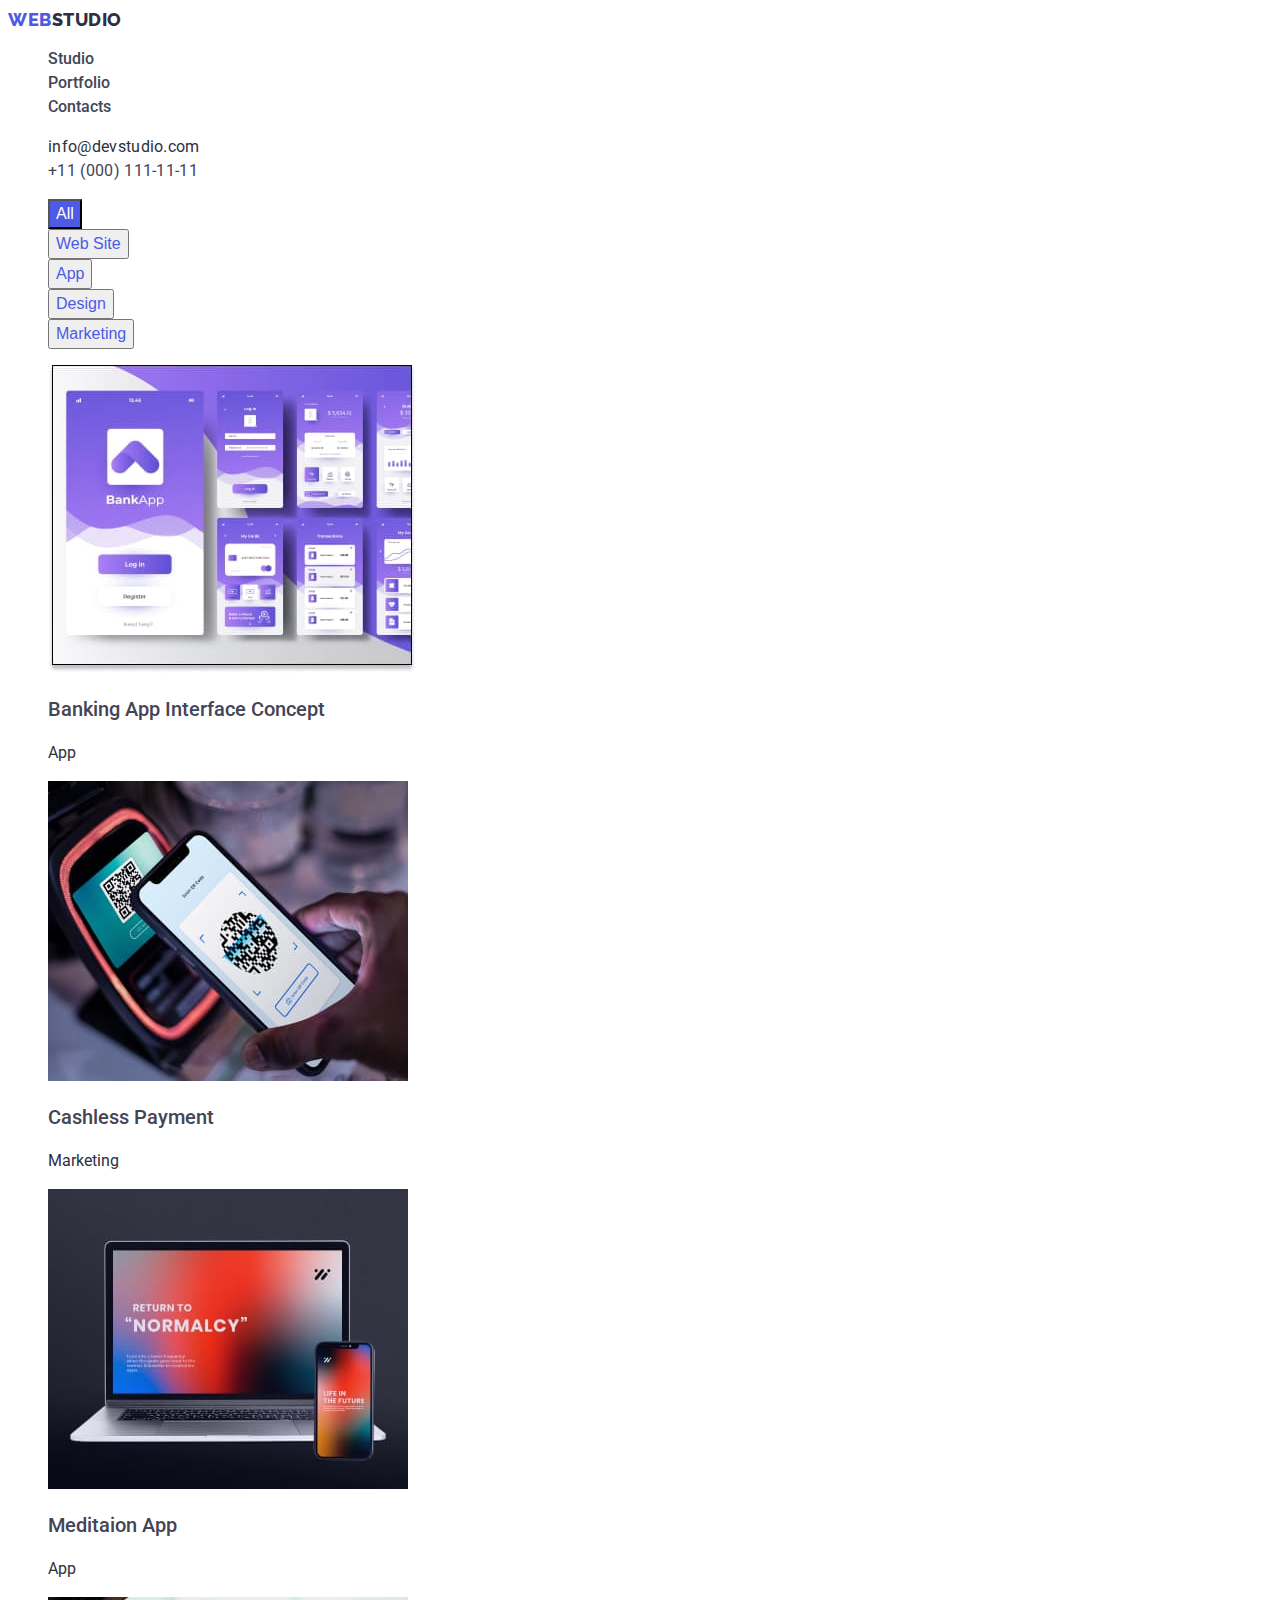
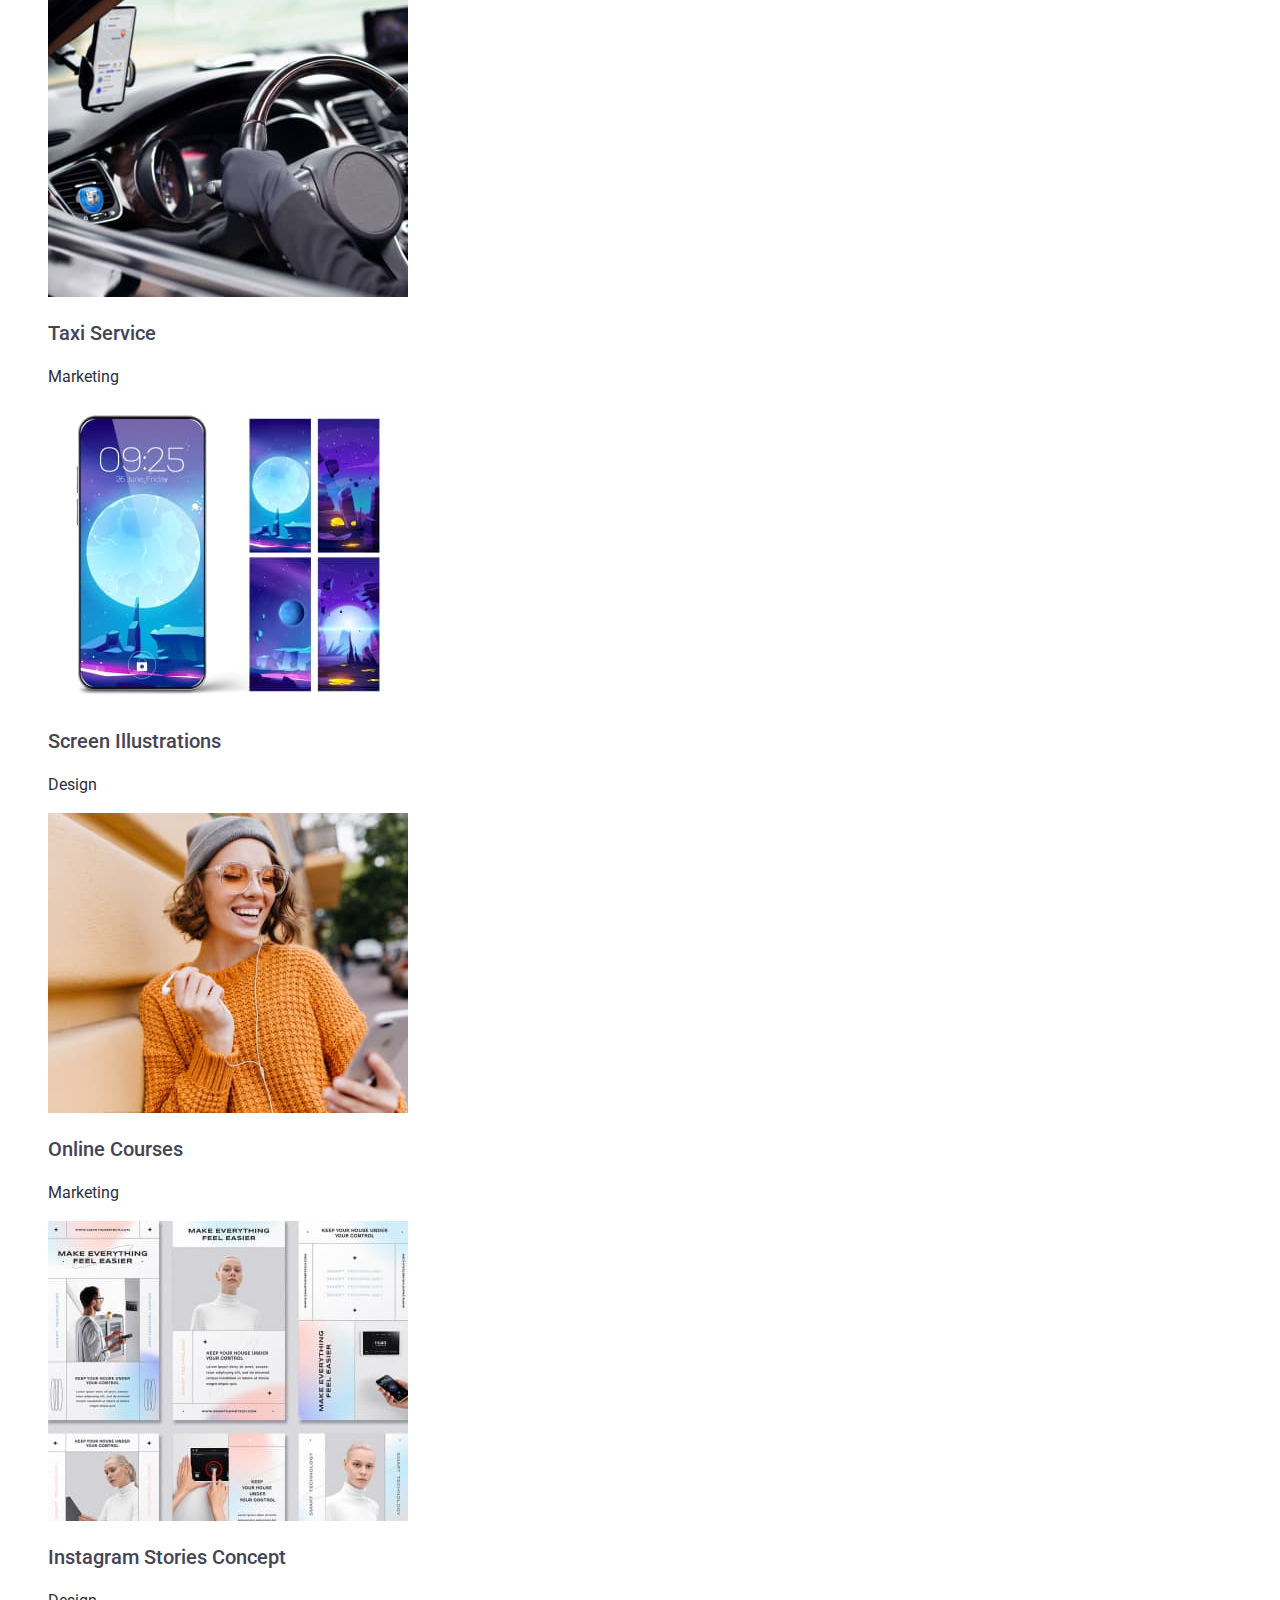
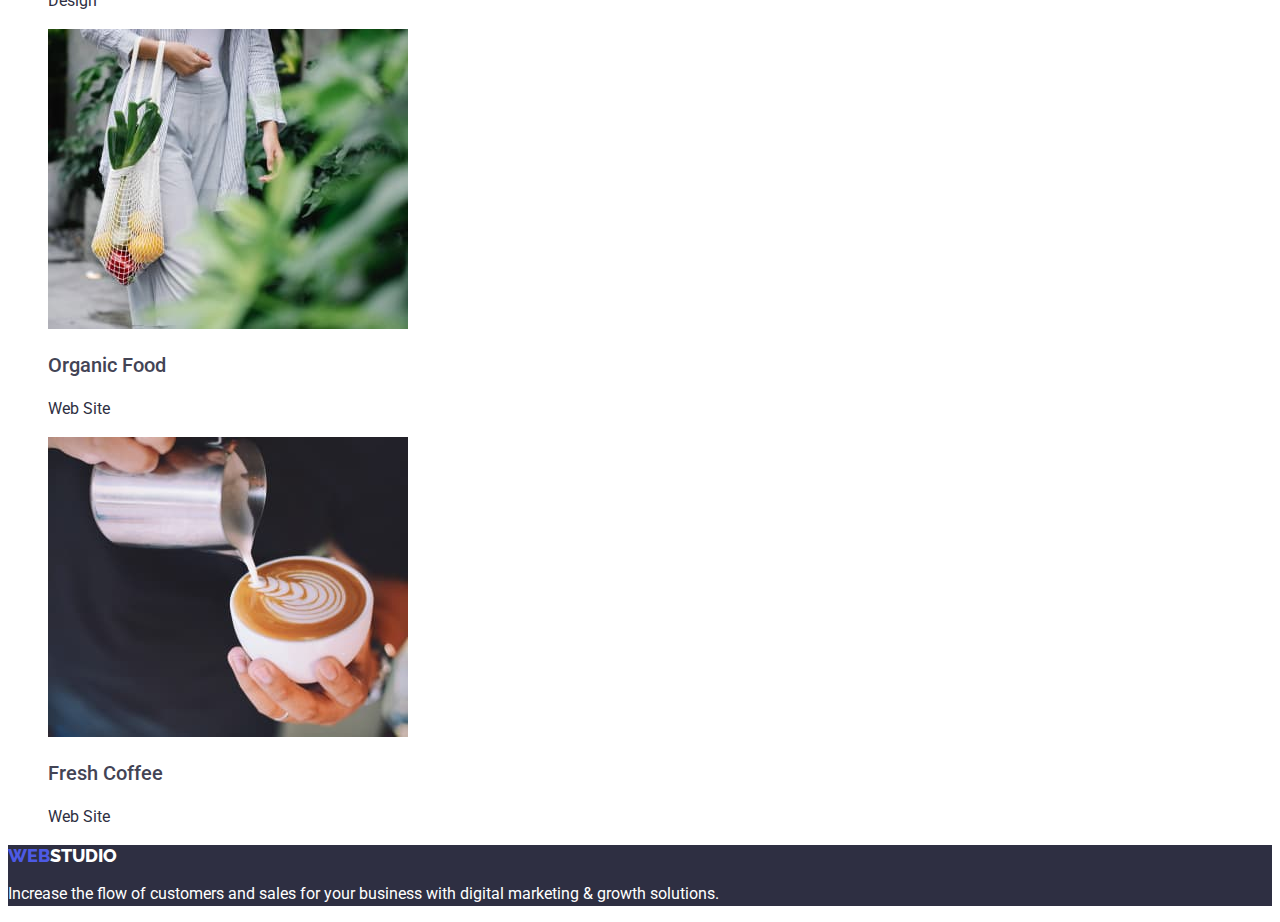
==== portfolio.html @ 8fcc8de2 "Initial commit" ====
<!DOCTYPE html>
<html lang="en">
  <head>
    <meta charset="UTF-8" />
    <meta http-equiv="X-UA-Compatible" content="IE=edge" />
    <meta name="viewport" content="width=device-width, initial-scale=1.0" />
    <title>portfolio</title>
    <link rel="preconnect" href="https://fonts.googleapis.com" />
    <link rel="preconnect" href="https://fonts.gstatic.com" crossorigin />
    <link rel="preconnect" href="https://fonts.googleapis.com" />
    <link rel="preconnect" href="https://fonts.gstatic.com" crossorigin />
    <link
      href="https://fonts.googleapis.com/css2?family=Montserrat:wght@400;700&family=Open+Sans:ital@1&family=Raleway:wght@800&family=Roboto:wght@400;500;700&display=swap"
      rel="stylesheet"
    />
    <link rel="stylesheet" href="./css/styles.css" />
  </head>
  <body>
    <header>
      <nav class="header-navigation-sec">
        <a href="./index.html" class="logovier link"
          >Web<span class="second-logovier link">Studio</span>
        </a>
        <ul class="header-list list2">
          <li class="header-item2">
            <a href="" class="header-link2 link">Studio</a>
          </li>
          <li class="header-item2">
            <a href="" class="header-link2 link">Portfolio</a>
          </li>
          <li class="header-item2">
            <a href="" class="header-link2 link">Contacts</a>
          </li>
        </ul>
      </nav>
      <address style="font-style: normal">
        <ul class="header-list list2">
          <li>
            <a href="mailto:info@devstudio.com" class="header-emaill link"
              >info@devstudio.com</a
            >
          </li>
          <li>
            <a href="tel:+110001111111" class="header-tell link"
              >+11 (000) 111-11-11</a
            >
          </li>
        </ul>
      </address>
    </header>
    <main>
      <!-- menu Nav-->
      <section class="portfolio-menu-Nav-2">
        <ul class="portfolio-navigation list2">
          <li>
            <button type="button" class="portfolio-menu-list">All</button>
          </li>
          <li>
            <button type="button" class="portfolio-menu-list2">Web Site</button>
          </li>
          <li>
            <button type="button" class="portfolio-menu-list2">App</button>
          </li>
          <li>
            <button type="button" class="portfolio-menu-list2">Design</button>
          </li>
          <li>
            <button type="button" class="portfolio-menu-list2">
              Marketing
            </button>
          </li>
        </ul>
      </section>
      <!--/ menu Nav -->

      <!--  Project -->
      <section class="Project">
        <ul class="Project--list2">
          <li class="Project-list2">
            <img src="./images/about-img-8.jpg.jpg" alt="" />
            <h3 class="Project-title">Banking App Interface Concept</h3>
            <p class="Project-text">App</p>
          </li>
          <li class="Project-list2">
            <img src="./images/about-img-9.jpg.jpg" alt="" />
            <h3 class="Project-title">Cashless Payment</h3>
            <p class="Project-text">Marketing</p>
          </li>
          <li class="Project-list2">
            <img src="./images/about-img-10.jpg.jpg" alt="" />
            <h3 class="Project-title">Meditaion App</h3>
            <p class="Project-text">App</p>
          </li>
          <li class="Project-list2">
            <img src="./images/about-img-11.jpg.jpg" alt="" />
            <h3 class="Project-title">Taxi Service</h3>
            <p class="Project-text">Marketing</p>
          </li>
          <li class="Project-list2">
            <img src="./images/about-img-12.jpg.jpg" alt="" />
            <h3 class="Project-title">Screen Illustrations</h3>
            <p class="Project-text">Design</p>
          </li>
          <li class="Project-list2">
            <img src="./images/about-img-13.jpg.jpg" alt="" />
            <h3 class="Project-title">Online Courses</h3>
            <p class="Project-text">Marketing</p>
          </li>
          <li class="Project-list2">
            <img src="./images/about-img-14.jpg.jpg" alt="" />
            <h3 class="Project-title">Instagram Stories Concept</h3>
            <p class="Project-text">Design</p>
          </li>
          <li class="Project-list2">
            <img src="./images/about-img-15.jpg.jpg" alt="" />
            <h3 class="Project-title">Organic Food</h3>
            <p class="Project-text">Web Site</p>
          </li>
          <li class="Project-list2">
            <img src="./images/about-img-16.jpg.jpg" alt="" />
            <h3 class="Project-title">Fresh Coffee</h3>
            <p class="Project-text">Web Site</p>
          </li>
        </ul>
      </section>
      <!--/ Project -->
      <!-- <Logo and Text -->
      <footer class="Logo">
        <a href="./index.html" class="Logo-link"
          >Web<span class="second-Logo link">Studio</span>
        </a>
        <p class="Text">
          Increase the flow of customers and sales for your business with
          digital marketing & growth solutions.
        </p>
        <!-- /Logo and Text -->
      </footer>
    </main>
  </body>
</html>
---- css/styles.css ----
/* @font-face {
  font-family: "Open Sans";
  src: url(../fonts/OpenSans-Regular.ttf);
}
@font-face {
  font-family: "Open Sans Bold";
  src: url(../fonts/OpenSans-Bold.ttf); */
.element.style {
  font-style: normal;
}
body {
  font-family: "Roboto", "Helvetica Neue", "Verdana", "Tahoma", sans-serif;
}
:root {
  --main-title-color: #ffffff;
  --main-title-color2: #434455;
  --main-title-color3: #4d5ae5;
  --main-title-color4: #2e2f42;
  --main-title-color5: #404bbf;
}
.list {
  list-style: none;
}
.link {
  text-decoration: none;
}
/* Header */
.header-address {
  font-style: normal;
}
.header {
}
.header-navigation {
}
.link {
  text-decoration: none;
}
.logo {
  font-family: "Raleway";

  font-weight: 800;
  font-size: 18px;
  line-height: 1.3;
  letter-spacing: 0.03em;
  text-transform: uppercase;

  color: var(--main-title-color3);
}
.second-logo {
  color: var(--main-title-color4);
}

.header-list {
}
.header-item {
}
.header-link {
  font-weight: 500;
  font-size: 16px;
  line-height: 1.5;
  letter-spacing: 0.02em;
  color: var(--main-title-color4);
}
.header-link:hover,
.header-link:focus {
  color: var(--main-title-color3);
}

.header-email {
  font-size: 16px;
  line-height: 1.5;

  letter-spacing: 0.02em;
  color: var(--main-title-color2);
}
.header-tel {
  font-size: 16px;
  line-height: 1.5;

  letter-spacing: 0.02em;

  color: var(--main-title-color2);
}
.header-email:hover,
.header-tel:hover,
.header-email:focus,
.header-tel:focus {
  color: var(--main-title-color3);
}
/* Header */
/* hero*/
.hero {
  background-color: var(--main-title-color4);
}
.hero-efectiv-sol {
  font-size: 56px;
  line-height: 1.2;
  text-align: center;
  letter-spacing: 0.02em;
  color: var(--main-title-color);
}
.hero-btn {
  font-family: "Roboto";
  font-weight: 500;
  font-size: 16px;
  line-height: 1.5;

  align-items: center;
  letter-spacing: 0.04em;
  color: var(--main-title-color);
  background: var(--main-title-color3);
  box-shadow: 0px 4px 4px rgba(0, 0, 0, 0.15);
  border-radius: 4px;
}
.hero-btn:focus,
.hero-btn:hover {
  color: var(--main-title-color5);
}
/* section about */
.about {
  list-style: none;
}
.about-hidden {
}
.about-list {
}
.about-item {
}
.about-title {
  font-weight: 500;
  font-size: 20px;
  line-height: 1.2;
  letter-spacing: 0.02em;
  color: var(--main-title-color4);
}
.about-text {
  font-size: 16px;
  line-height: 1.5;
  letter-spacing: 0.02em;
  color: var(--main-title-color2);
}
/*section about*/
/* section doing */
.section-doing {
}
.section-doing-doing {
  text-align: center;
  font-size: 36px;
  line-height: 1.1;
  letter-spacing: 0.02em;
  color: var(--main-title-color4);
  text-transform: capitalize;
}

/* section doing */

/* section Our team */
.Our-team {
}
.our-team-background {
  text-align: center;
  background-color: var(--main-title-color);
  background: var(--main-title-color);
  box-shadow: 0px 1px 6px rgba(46, 47, 66, 0.08),
    0px 1px 1px rgba(46, 47, 66, 0.16), 0px 2px 1px rgba(46, 47, 66, 0.08);
  border-radius: 0px 0px 4px 4px;
}
.our-tam-team {
  text-align: center;
  font-size: 36px;
  line-height: 1.1;
  letter-spacing: 0.02em;
  text-transform: capitalize;

  color: var(--main-title-color4);
}
.our-team-name-sec {
  font-weight: 500;
  font-size: 20px;
  line-height: 1.2;
  letter-spacing: 0.02em;
  color: var(--main-title-color4);
}
.our-team-name-third {
  font-weight: 500;
  font-size: 20px;
  line-height: 1.2;
  letter-spacing: 0.02em;
  color: var(--main-title-color4);
}
.our-team-name-vier {
  font-weight: 500;
  font-size: 20px;
  line-height: 1.2;
  letter-spacing: 0.02em;
  color: var(--main-title-color4);
}

.our-team-name-first {
  font-weight: 500;
  font-size: 20px;
  line-height: 1.2;
  color: var(--main-title-color4);
}
.our-team-job {
  font-size: 16px;
  line-height: 1.5;
  letter-spacing: 0.02em;

  color: var(--main-title-color2);
}
/* sectoin Our team */

/* section last */
.section-last {
  background-color: var(--main-title-color4);
}

.section-last-last {
  font-size: 16px;
  line-height: 1.5;

  letter-spacing: 0.02em;

  color: var(--main-title-color);
}
.logoSec {
  font-weight: 800;
  font-size: 18px;
  line-height: 1.17;
  letter-spacing: 0.03em;
  text-transform: uppercase;
  color: var(--main-title-color3);
}

.link {
  text-decoration: none;
}
.second-logoSecc {
  color: var(--main-title-color);
}
/* section last */

/* 2 етап */
.element.style {
  font-style: normal;
}

.link2 {
  text-decoration: none;
}
.list2 {
  list-style: none;
}

/* Header */
.logovier {
  font-family: "Raleway";
  font-weight: 800;
  font-size: 18px;
  line-height: 1.3;
  letter-spacing: 0.03em;
  text-transform: uppercase;
  list-style: none;
  text-decoration: none;
  font-style: normal;

  color: var(--main-title-color3);
}
.header-address {
  font-style: normal;
}
.second-logovier {
  color: var(--main-title-color4);
}

.header-navigationsec {
}

.header-item2 {
}
.header-link2 {
  font-style: normal;
  font-weight: 500;
  font-size: 16px;
  line-height: 1.5;
  color: var(--main-title-color2);
}
.header-link2:hover,
.header-link2:focus {
  color: var(--main-title-color3);
}

.header-emaill {
  font-size: 16px;
  line-height: 1.5;
  color: var(--main-title-color4);
  letter-spacing: 0.02em;
}
.header-emaill:hover,
.header-tell:hover,
.header-emaill:focus,
.header-tell:focus {
  color: var(--main-title-color5);
}
.header-tell {
  font-size: 16px;
  line-height: 1.5;

  letter-spacing: 0.02em;

  color: var(--main-title-color2);
}
.header-emaill:hover,
.header-emaill:focus,
.header-tell:hover,
.header-tell:focus {
  color: var(--main-title-color3);
}

/* Section menu Nav */
.portfolio-menu-Nav-2 {
}
.portfolio-navigation {
}

.portfolio-menu-list {
  font-style: normal;
  font-weight: 500;
  font-size: 16px;
  line-height: 1.5;
  background-color: var(--main-title-color3);
  color: var(--main-title-color);
}
.portfolio-menu-list2 {
  font-style: normal;
  font-weight: 500;
  font-size: 16px;
  line-height: 1.5;
  color: var(--main-title-color3);
}

/* Project */

.Project {
}
.Project-list2 {
  list-style: none;
}
.Project-title {
  font-weight: 500;
  font-size: 20px;
  line-height: 1.2;
  color: var(--main-title-color2);
}
.Project-text {
  font-weight: 400;
  font-size: 16px;
  line-height: 1.5;
  color: var(--main-title-color4);
}
/* /Project */

/* Logo and Text */

.Logo {
  background-color: var(--main-title-color4);
}
.Logo-link {
  font-family: "Raleway";
  font-style: normal;
  text-transform: uppercase;
  list-style: none;
  text-decoration: none;
  font-weight: 800;
  font-size: 18px;
  line-height: 1.17;
  color: var(--main-title-color3);
}
.second-Logo {
  color: var(--main-title-color);
}
.link {
}
.Text {
  font-style: normal;

  font-size: 16px;
  line-height: 1.5;
  color: var(--main-title-color);
}

/* /Logo and Text */
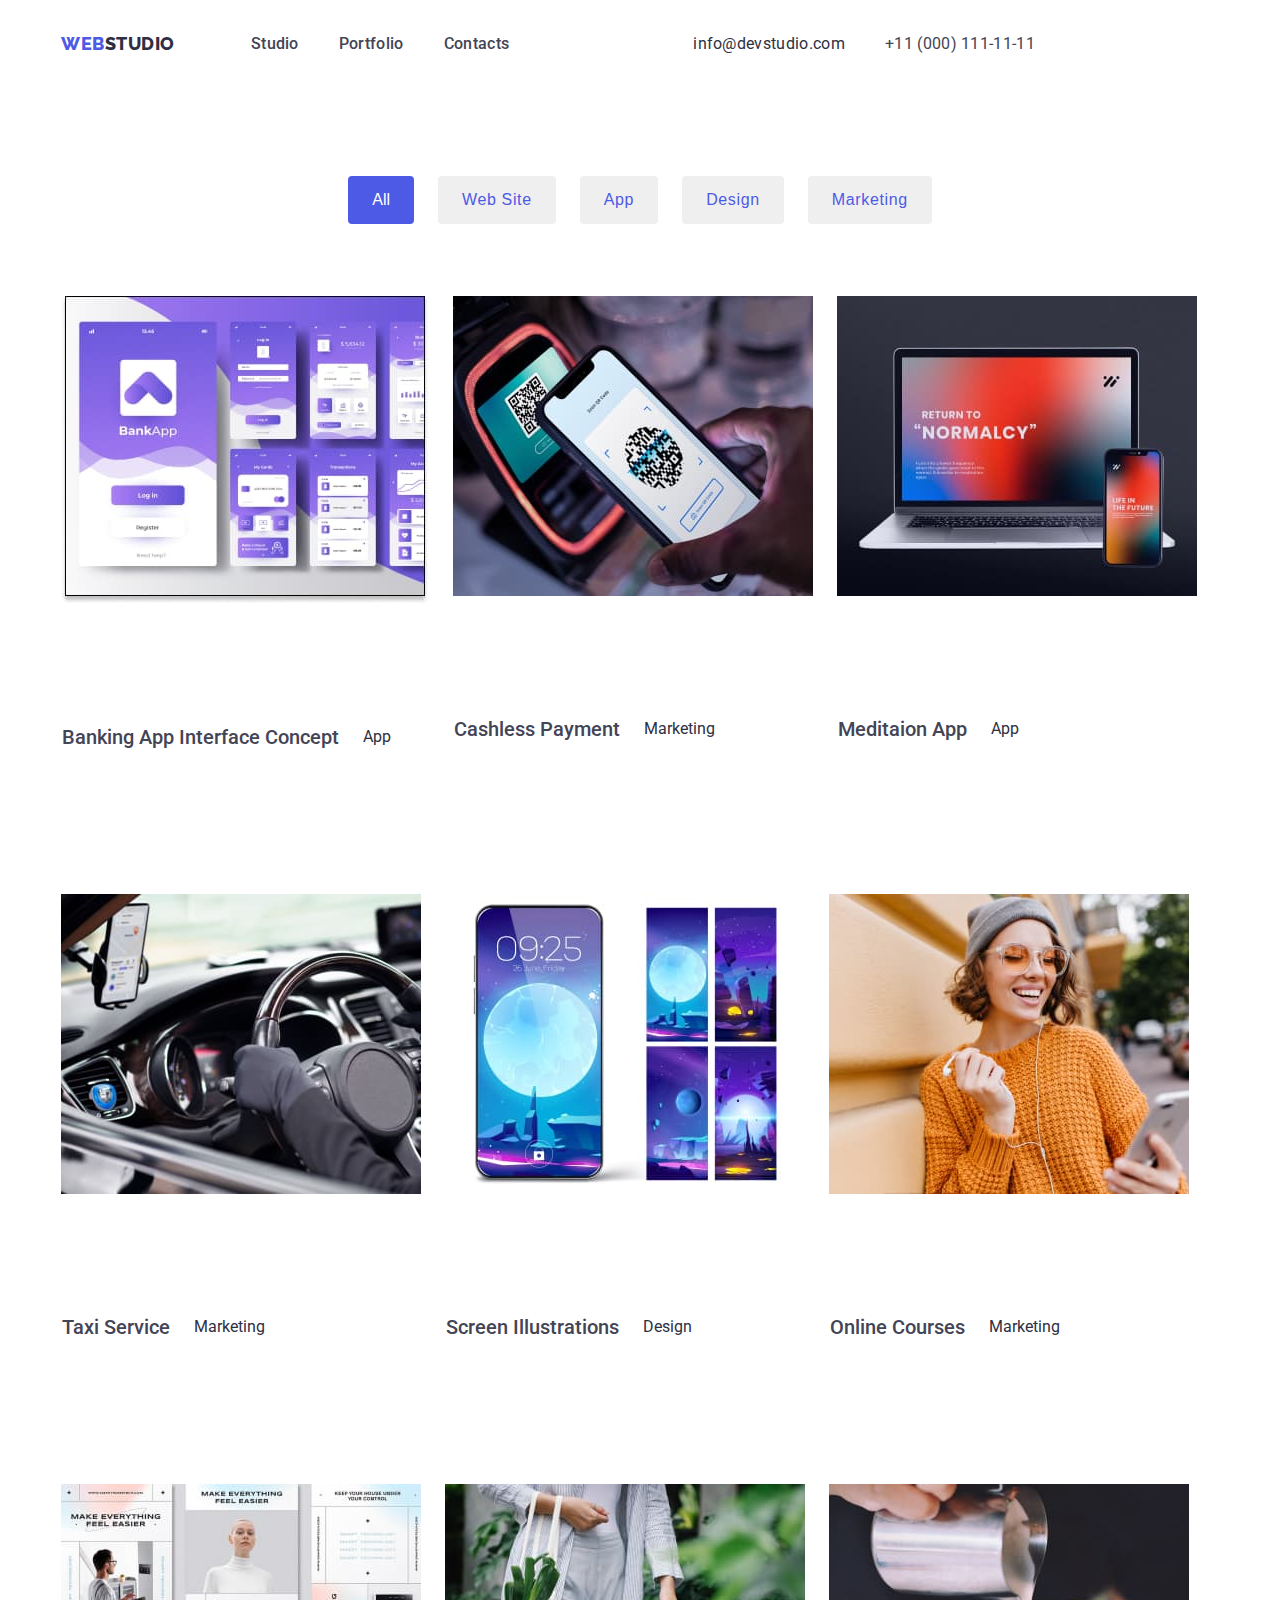
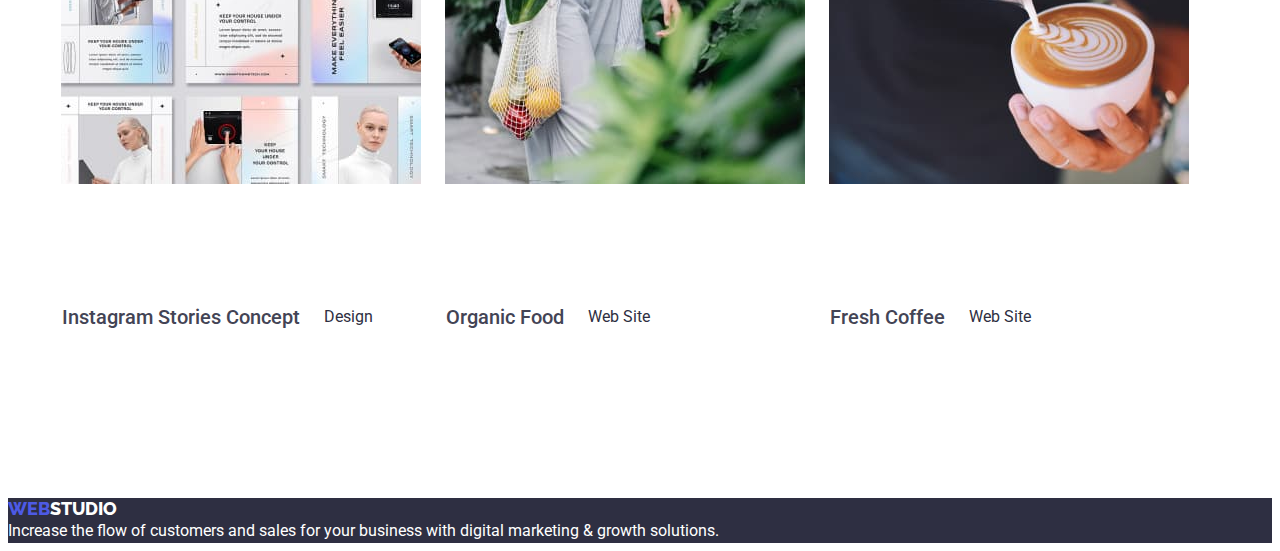
==== commit c3814169: "need to end" ====
--- a/portfolio.html
+++ b/portfolio.html
@@ -5,6 +5,14 @@
     <meta http-equiv="X-UA-Compatible" content="IE=edge" />
     <meta name="viewport" content="width=device-width, initial-scale=1.0" />
     <title>portfolio</title>
+
+    <link
+      rel="stylesheet"
+      href="https://cdnjs.cloudflare.com/ajax/libs/modern-normalize/1.1.0/modern-normalize.min.css"
+      integrity="sha512-wpPYUAdjBVSE4KJnH1VR1HeZfpl1ub8YT/NKx4PuQ5NmX2tKuGu6U/JRp5y+Y8XG2tV+wKQpNHVUX03MfMFn9Q=="
+      crossorigin="anonymous"
+      referrerpolicy="no-referrer"
+    />
     <link rel="preconnect" href="https://fonts.googleapis.com" />
     <link rel="preconnect" href="https://fonts.gstatic.com" crossorigin />
     <link rel="preconnect" href="https://fonts.googleapis.com" />
@@ -16,7 +24,8 @@
     <link rel="stylesheet" href="./css/styles.css" />
   </head>
   <body>
-    <header>
+    <header class="Header">
+      <div class="container Header-container">
       <nav class="header-navigation-sec">
         <a href="./index.html" class="logovier link"
           >Web<span class="second-logovier link">Studio</span>
@@ -33,7 +42,7 @@
           </li>
         </ul>
       </nav>
-      <address style="font-style: normal">
+      <address class="Header-address">
         <ul class="header-list list2">
           <li>
             <a href="mailto:info@devstudio.com" class="header-emaill link"
@@ -46,82 +55,105 @@
             >
           </li>
         </ul>
+      </div>
       </address>
     </header>
     <main>
       <!-- menu Nav-->
       <section class="portfolio-menu-Nav-2">
+        <div class="container">
         <ul class="portfolio-navigation list2">
-          <li>
+          <li class="portfolio-menu-li list">
             <button type="button" class="portfolio-menu-list">All</button>
           </li>
-          <li>
+          <li class="portfolio-menu-li">
             <button type="button" class="portfolio-menu-list2">Web Site</button>
           </li>
-          <li>
+          <li class="portfolio-menu-li">
             <button type="button" class="portfolio-menu-list2">App</button>
           </li>
           <li>
             <button type="button" class="portfolio-menu-list2">Design</button>
           </li>
-          <li>
+          <li class="portfolio-menu-li">
             <button type="button" class="portfolio-menu-list2">
               Marketing
             </button>
           </li>
         </ul>
+      </div>
       </section>
       <!--/ menu Nav -->
 
       <!--  Project -->
       <section class="Project">
-        <ul class="Project--list2">
-          <li class="Project-list2">
+        <div class="container Project-container">
+        <ul class="project-iteam2">
+          <li class="Project-list-2">
             <img src="./images/about-img-8.jpg.jpg" alt="" />
+            <div class="about">
             <h3 class="Project-title">Banking App Interface Concept</h3>
             <p class="Project-text">App</p>
+          </div>
           </li>
           <li class="Project-list2">
             <img src="./images/about-img-9.jpg.jpg" alt="" />
+            <div class="about">
             <h3 class="Project-title">Cashless Payment</h3>
             <p class="Project-text">Marketing</p>
+          </div>
           </li>
           <li class="Project-list2">
             <img src="./images/about-img-10.jpg.jpg" alt="" />
+            <div class="about">
             <h3 class="Project-title">Meditaion App</h3>
             <p class="Project-text">App</p>
+          </div>
           </li>
           <li class="Project-list2">
             <img src="./images/about-img-11.jpg.jpg" alt="" />
+            <div class="about">
             <h3 class="Project-title">Taxi Service</h3>
             <p class="Project-text">Marketing</p>
+          </div>
           </li>
           <li class="Project-list2">
             <img src="./images/about-img-12.jpg.jpg" alt="" />
+            <div class="about">
             <h3 class="Project-title">Screen Illustrations</h3>
             <p class="Project-text">Design</p>
+          </div>
           </li>
           <li class="Project-list2">
             <img src="./images/about-img-13.jpg.jpg" alt="" />
+            <div class="about">
             <h3 class="Project-title">Online Courses</h3>
             <p class="Project-text">Marketing</p>
+          </div>
           </li>
           <li class="Project-list2">
             <img src="./images/about-img-14.jpg.jpg" alt="" />
+            <div class="about">
             <h3 class="Project-title">Instagram Stories Concept</h3>
             <p class="Project-text">Design</p>
+          </div>
           </li>
           <li class="Project-list2">
             <img src="./images/about-img-15.jpg.jpg" alt="" />
+            <div class="about">
             <h3 class="Project-title">Organic Food</h3>
             <p class="Project-text">Web Site</p>
+          </div>
           </li>
           <li class="Project-list2">
             <img src="./images/about-img-16.jpg.jpg" alt="" />
+            <div class="about">
             <h3 class="Project-title">Fresh Coffee</h3>
             <p class="Project-text">Web Site</p>
+          </div>
           </li>
         </ul>
+      </div>
       </section>
       <!--/ Project -->
       <!-- <Logo and Text -->
--- a/css/styles.css
+++ b/css/styles.css
@@ -18,6 +18,29 @@
   --main-title-color4: #2e2f42;
   --main-title-color5: #404bbf;
 }
+img {
+  display: block;
+}
+h1,
+h2,
+h3,
+h4,
+h5,
+h6,
+p {
+  margin: 0;
+}
+ul {
+  margin: 0;
+  padding: 0;
+}
+.container {
+  width: 1158px;
+  margin-left: auto;
+  padding-left: 15px;
+  padding-right: 15px;
+  margin-right: auto;
+}
 .list {
   list-style: none;
 }
@@ -26,18 +49,25 @@
 }
 /* Header */
 .header-address {
+  margin: 0 auto;
   font-style: normal;
 }
 .header {
+  padding: 24px 0;
+}
+.header-container {
+  display: flex;
+  align-items: center;
 }
 .header-navigation {
+  display: flex;
+  align-items: center;
 }
 .link {
   text-decoration: none;
 }
 .logo {
   font-family: "Raleway";
-
   font-weight: 800;
   font-size: 18px;
   line-height: 1.3;
@@ -47,10 +77,13 @@
   color: var(--main-title-color3);
 }
 .second-logo {
+  margin-right: 76px;
   color: var(--main-title-color4);
 }
 
 .header-list {
+  gap: 40px;
+  display: flex;
 }
 .header-item {
 }
@@ -67,6 +100,7 @@
 }
 
 .header-email {
+  margin-right: 40px;
   font-size: 16px;
   line-height: 1.5;
 
@@ -74,6 +108,7 @@
   color: var(--main-title-color2);
 }
 .header-tel {
+  position: absolute;
   font-size: 16px;
   line-height: 1.5;
 
@@ -90,9 +125,15 @@
 /* Header */
 /* hero*/
 .hero {
+  padding-top: 188px;
+  padding-bottom: 188px;
   background-color: var(--main-title-color4);
 }
 .hero-efectiv-sol {
+  margin: 0 auto;
+  width: 496px;
+  margin-bottom: 48px;
+  text-align: left;
   font-size: 56px;
   line-height: 1.2;
   text-align: center;
@@ -100,11 +141,20 @@
   color: var(--main-title-color);
 }
 .hero-btn {
+  margin-left: auto;
+  margin-right: auto;
+  min-width: 196px;
+  border: transparent;
+  border-radius: 4px;
+  padding: 12px 20px;
+  margin: 0 auto;
+  display: block;
+  border-radius: 4px;
+  cursor: pointer;
   font-family: "Roboto";
   font-weight: 500;
   font-size: 16px;
   line-height: 1.5;
-
   align-items: center;
   letter-spacing: 0.04em;
   color: var(--main-title-color);
@@ -118,6 +168,10 @@
 }
 /* section about */
 .about {
+  display: flex;
+  gap: 24px;
+  padding-top: 120px;
+  padding-bottom: 120px;
   list-style: none;
 }
 .about-hidden {
@@ -125,6 +179,11 @@
 .about-list {
 }
 .about-item {
+  display: flex;
+  flex-direction: column;
+  align-items: flex-start;
+  flex-basis: calc(100% / 4);
+  margin-left: 24px;
 }
 .about-title {
   font-weight: 500;
@@ -134,6 +193,9 @@
   color: var(--main-title-color4);
 }
 .about-text {
+  margin-top: 8px;
+  margin-bottom: 24px;
+  width: 267px;
   font-size: 16px;
   line-height: 1.5;
   letter-spacing: 0.02em;
@@ -142,8 +204,14 @@
 /*section about*/
 /* section doing */
 .section-doing {
+  padding-top: 0;
+  flex-wrap: wrap;
+  display: flex;
+  gap: 24px;
+  padding-bottom: 120px;
 }
 .section-doing-doing {
+  margin: 0 auto;
   text-align: center;
   font-size: 36px;
   line-height: 1.1;
@@ -156,6 +224,18 @@
 
 /* section Our team */
 .Our-team {
+  padding-top: 120px;
+  padding-bottom: 120px;
+}
+.our-team-sizes {
+  padding-top: 32px;
+  padding-bottom: 32px;
+}
+.Our-team-list {
+  margin: 0 auto;
+  text-align: center;
+  display: flex;
+  gap: 24px;
 }
 .our-team-background {
   text-align: center;
@@ -166,6 +246,8 @@
   border-radius: 0px 0px 4px 4px;
 }
 .our-tam-team {
+  padding-bottom: 72px;
+  margin: 0 auto;
   text-align: center;
   font-size: 36px;
   line-height: 1.1;
@@ -175,6 +257,7 @@
   color: var(--main-title-color4);
 }
 .our-team-name-sec {
+  margin-bottom: 8px;
   font-weight: 500;
   font-size: 20px;
   line-height: 1.2;
@@ -182,6 +265,7 @@
   color: var(--main-title-color4);
 }
 .our-team-name-third {
+  margin-bottom: 8px;
   font-weight: 500;
   font-size: 20px;
   line-height: 1.2;
@@ -189,6 +273,7 @@
   color: var(--main-title-color4);
 }
 .our-team-name-vier {
+  margin-bottom: 8px;
   font-weight: 500;
   font-size: 20px;
   line-height: 1.2;
@@ -197,12 +282,15 @@
 }
 
 .our-team-name-first {
+  margin-bottom: 8px;
+  margin-bottom: 8px;
   font-weight: 500;
   font-size: 20px;
   line-height: 1.2;
   color: var(--main-title-color4);
 }
 .our-team-job {
+  margin-bottom: 8px;
   font-size: 16px;
   line-height: 1.5;
   letter-spacing: 0.02em;
@@ -213,18 +301,22 @@
 
 /* section last */
 .section-last {
+  padding-top: 96px;
+  padding-bottom: 107px;
+
   background-color: var(--main-title-color4);
 }
 
 .section-last-last {
-  font-size: 16px;
-  line-height: 1.5;
-
-  letter-spacing: 0.02em;
-
+  margin-top: 16px;
+  width: 264px;
+  font-size: 16px;
+  line-height: 1.5;
+  letter-spacing: 0.02em;
   color: var(--main-title-color);
 }
 .logoSec {
+  margin-bottom: 16px;
   font-weight: 800;
   font-size: 18px;
   line-height: 1.17;
@@ -237,6 +329,8 @@
   text-decoration: none;
 }
 .second-logoSecc {
+  margin-bottom: 16px;
+
   color: var(--main-title-color);
 }
 /* section last */
@@ -254,6 +348,10 @@
 }
 
 /* Header */
+.Header-address {
+  font-style: normal;
+  margin: 0 auto;
+}
 .logovier {
   font-family: "Raleway";
   font-weight: 800;
@@ -267,23 +365,35 @@
 
   color: var(--main-title-color3);
 }
+.Header {
+  padding: 24px 0;
+}
 .header-address {
   font-style: normal;
 }
 .second-logovier {
-  color: var(--main-title-color4);
-}
-
-.header-navigationsec {
-}
-
-.header-item2 {
-}
+  margin-right: 76px;
+  color: var(--main-title-color4);
+}
+.Header-container {
+  display: flex;
+  align-items: center;
+}
+.header-navigation-sec {
+  display: flex;
+  align-items: center;
+}
+
+.header-list {
+  gap: 40px;
+  display: flex;
+}
+
 .header-link2 {
-  font-style: normal;
-  font-weight: 500;
-  font-size: 16px;
-  line-height: 1.5;
+  font-weight: 500;
+  font-size: 16px;
+  line-height: 1.5;
+  letter-spacing: 0.02em;
   color: var(--main-title-color2);
 }
 .header-link2:hover,
@@ -292,6 +402,7 @@
 }
 
 .header-emaill {
+  margin-bottom: 40px;
   font-size: 16px;
   line-height: 1.5;
   color: var(--main-title-color4);
@@ -322,9 +433,23 @@
 .portfolio-menu-Nav-2 {
 }
 .portfolio-navigation {
+  display: flex;
+  gap: 24px;
+  justify-content: center;
+  padding-top: 96px;
+  padding-bottom: 72px;
 }
 
 .portfolio-menu-list {
+  cursor: pointer;
+  margin-left: auto;
+  margin-right: auto;
+  border: transparent;
+  border-radius: 4px;
+  padding-left: 24px;
+  padding-right: 24px;
+  padding-top: 12px;
+  padding-bottom: 12px;
   font-style: normal;
   font-weight: 500;
   font-size: 16px;
@@ -333,19 +458,46 @@
   color: var(--main-title-color);
 }
 .portfolio-menu-list2 {
-  font-style: normal;
-  font-weight: 500;
-  font-size: 16px;
-  line-height: 1.5;
-  color: var(--main-title-color3);
+  padding-left: 24px;
+  padding-right: 24px;
+  padding-top: 12px;
+  padding-bottom: 12px;
+  margin-left: auto;
+  margin-right: auto;
+  border: transparent;
+  border-radius: 4px;
+  font-style: normal;
+  font-weight: 500;
+  font-size: 16px;
+  line-height: 1.5;
+  color: var(--main-title-color3);
+  cursor: pointer;
+  letter-spacing: 0.04em;
 }
 
 /* Project */
 
+.Project-list-2 {
+}
+.Project-list2 {
+}
+.about {
+  box-sizing: border-box;
+  border: 1px solid white;
+}
+
 .Project {
 }
-.Project-list2 {
+.project-iteam2 {
+  flex-wrap: wrap;
+  gap: 24px;
+  display: flex;
   list-style: none;
+  box-sizing: border-box;
+  max-width: 100%;
+  height: auto;
+  padding: 0;
+  margin-bottom: 48px;
 }
 .Project-title {
   font-weight: 500;
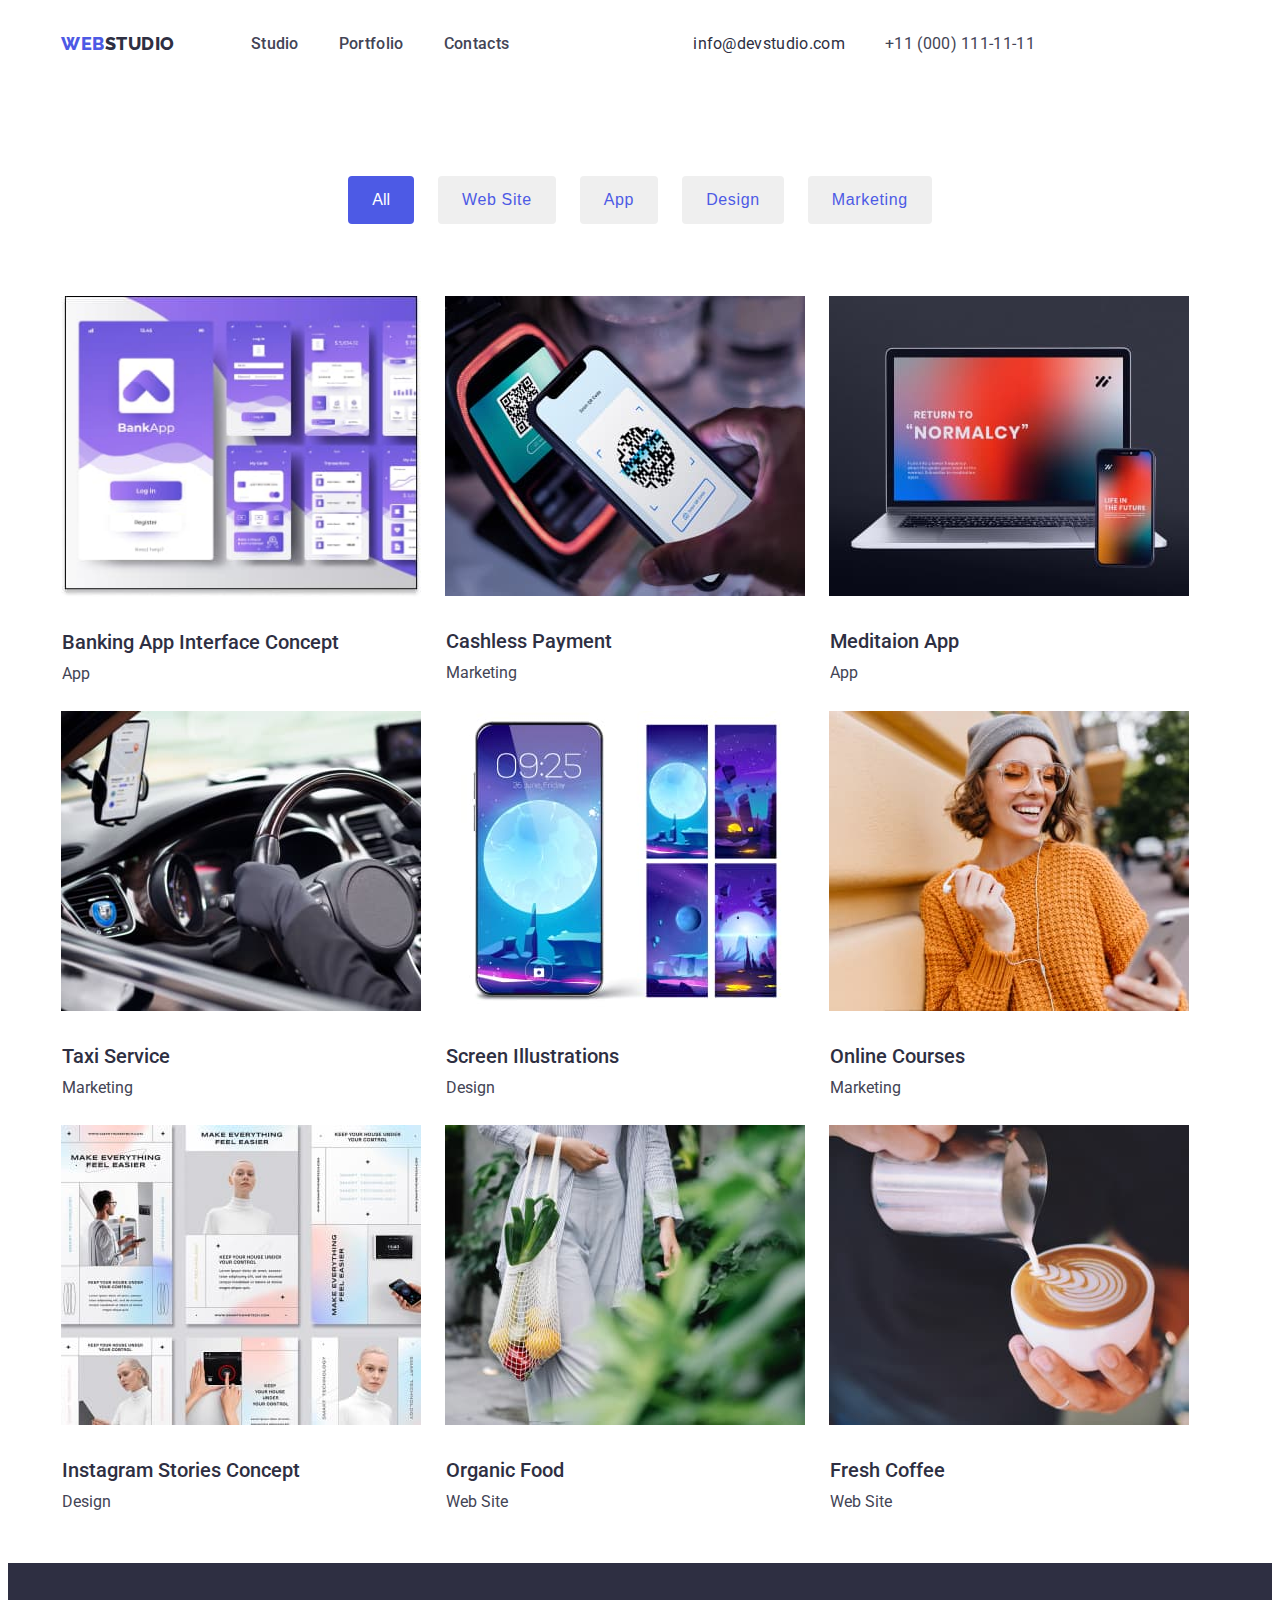
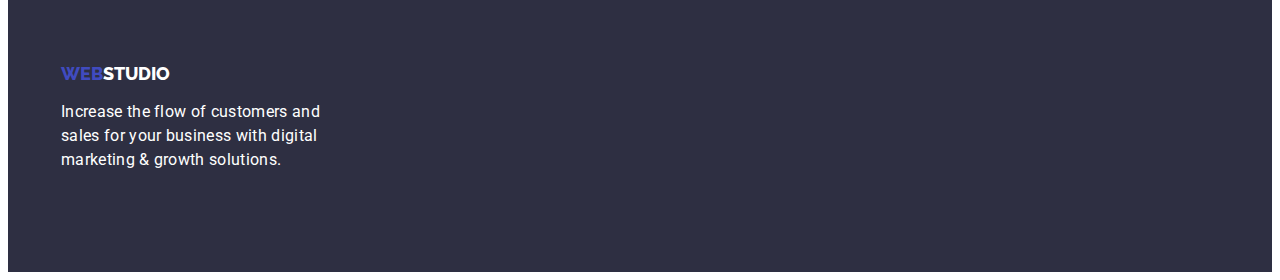
==== commit e6c3e171: "i think mi end 3th hm" ====
--- a/portfolio.html
+++ b/portfolio.html
@@ -86,68 +86,94 @@
       <!--/ menu Nav -->
 
       <!--  Project -->
+    
       <section class="Project">
         <div class="container Project-container">
         <ul class="project-iteam2">
           <li class="Project-list-2">
-            <img src="./images/about-img-8.jpg.jpg" alt="" />
-            <div class="about">
+            <img src="./images/about-img-8.jpg.jpg"
+             width="360" 
+             alt="site" /> 
+            <div class="works-title">
             <h3 class="Project-title">Banking App Interface Concept</h3>
             <p class="Project-text">App</p>
           </div>
           </li>
           <li class="Project-list2">
-            <img src="./images/about-img-9.jpg.jpg" alt="" />
-            <div class="about">
+            <img src="./images/about-img-9.jpg.jpg"  
+            width="360"
+            alt="site" 
+            />
+            <div class="works-title">
             <h3 class="Project-title">Cashless Payment</h3>
             <p class="Project-text">Marketing</p>
           </div>
           </li>
           <li class="Project-list2">
-            <img src="./images/about-img-10.jpg.jpg" alt="" />
-            <div class="about">
+            <img src="./images/about-img-10.jpg.jpg"
+             width="360"
+              alt="site" 
+              />
+            <div class="works-title">
             <h3 class="Project-title">Meditaion App</h3>
             <p class="Project-text">App</p>
           </div>
           </li>
           <li class="Project-list2">
-            <img src="./images/about-img-11.jpg.jpg" alt="" />
-            <div class="about">
+            <img src="./images/about-img-11.jpg.jpg" 
+             width="360"
+              alt="site" 
+              />
+            <div class="works-title">
             <h3 class="Project-title">Taxi Service</h3>
             <p class="Project-text">Marketing</p>
           </div>
           </li>
           <li class="Project-list2">
-            <img src="./images/about-img-12.jpg.jpg" alt="" />
-            <div class="about">
+            <img src="./images/about-img-12.jpg.jpg" 
+            width="360"
+             alt="site" 
+             />
+            <div class="works-title">
             <h3 class="Project-title">Screen Illustrations</h3>
             <p class="Project-text">Design</p>
           </div>
           </li>
           <li class="Project-list2">
-            <img src="./images/about-img-13.jpg.jpg" alt="" />
-            <div class="about">
+            <img src="./images/about-img-13.jpg.jpg"
+             width="360"
+              alt="site" 
+              />
+            <div class="works-title">
             <h3 class="Project-title">Online Courses</h3>
             <p class="Project-text">Marketing</p>
           </div>
           </li>
           <li class="Project-list2">
-            <img src="./images/about-img-14.jpg.jpg" alt="" />
-            <div class="about">
+            <img src="./images/about-img-14.jpg.jpg"
+             width="360" 
+             alt="site" 
+             />
+            <div class="works-title">
             <h3 class="Project-title">Instagram Stories Concept</h3>
             <p class="Project-text">Design</p>
           </div>
           </li>
           <li class="Project-list2">
-            <img src="./images/about-img-15.jpg.jpg" alt="" />
-            <div class="about">
+            <img src="./images/about-img-15.jpg.jpg" 
+             width="360"
+              alt="site" 
+              />
+            <div class="works-title">
             <h3 class="Project-title">Organic Food</h3>
             <p class="Project-text">Web Site</p>
           </div>
           </li>
           <li class="Project-list2">
-            <img src="./images/about-img-16.jpg.jpg" alt="" />
-            <div class="about">
+            <img src="./images/about-img-16.jpg.jpg" 
+             width="360" 
+             alt="site" />
+            <div class="works-title">
             <h3 class="Project-title">Fresh Coffee</h3>
             <p class="Project-text">Web Site</p>
           </div>
@@ -158,12 +184,14 @@
       <!--/ Project -->
       <!-- <Logo and Text -->
       <footer class="Logo">
+        <div class="container">
         <a href="./index.html" class="Logo-link"
           >Web<span class="second-Logo link">Studio</span>
         </a>
         <p class="Text">
           Increase the flow of customers and sales for your business with
           digital marketing & growth solutions.
+        </div>
         </p>
         <!-- /Logo and Text -->
       </footer>
--- a/css/styles.css
+++ b/css/styles.css
@@ -210,6 +210,9 @@
   gap: 24px;
   padding-bottom: 120px;
 }
+.doing-iteam {
+  flex-basis: calc((100% - 48px) / 3);
+}
 .section-doing-doing {
   margin: 0 auto;
   text-align: center;
@@ -238,6 +241,7 @@
   gap: 24px;
 }
 .our-team-background {
+  flex-basis: calc((100%-72px) / 4);
   text-align: center;
   background-color: var(--main-title-color);
   background: var(--main-title-color);
@@ -301,8 +305,8 @@
 
 /* section last */
 .section-last {
-  padding-top: 96px;
-  padding-bottom: 107px;
+  padding-top: 100px;
+  padding-bottom: 100px;
 
   background-color: var(--main-title-color4);
 }
@@ -481,14 +485,18 @@
 }
 .Project-list2 {
 }
-.about {
+
+.works-title {
+  padding-top: 32px;
   box-sizing: border-box;
   border: 1px solid white;
 }
-
+.Project-container {
+}
 .Project {
 }
 .project-iteam2 {
+  flex-basis: calc((100% - 48px) / 3);
   flex-wrap: wrap;
   gap: 24px;
   display: flex;
@@ -500,25 +508,29 @@
   margin-bottom: 48px;
 }
 .Project-title {
+  margin-bottom: 8px;
   font-weight: 500;
   font-size: 20px;
   line-height: 1.2;
-  color: var(--main-title-color2);
+  color: var(--main-title-color4);
 }
 .Project-text {
   font-weight: 400;
   font-size: 16px;
   line-height: 1.5;
-  color: var(--main-title-color4);
+  color: var(--main-title-color2);
 }
 /* /Project */
 
 /* Logo and Text */
 
 .Logo {
+  padding-top: 100px;
+  padding-bottom: 100px;
   background-color: var(--main-title-color4);
 }
 .Logo-link {
+  margin-bottom: 16px;
   font-family: "Raleway";
   font-style: normal;
   text-transform: uppercase;
@@ -527,18 +539,20 @@
   font-weight: 800;
   font-size: 18px;
   line-height: 1.17;
-  color: var(--main-title-color3);
+  color: var(--main-title-color5);
 }
 .second-Logo {
+  margin-bottom: 16px;
   color: var(--main-title-color);
 }
 .link {
 }
 .Text {
-  font-style: normal;
-
-  font-size: 16px;
-  line-height: 1.5;
+  margin-top: 16px;
+  width: 264px;
+  font-size: 16px;
+  line-height: 1.5;
+  letter-spacing: 0.02em;
   color: var(--main-title-color);
 }
 
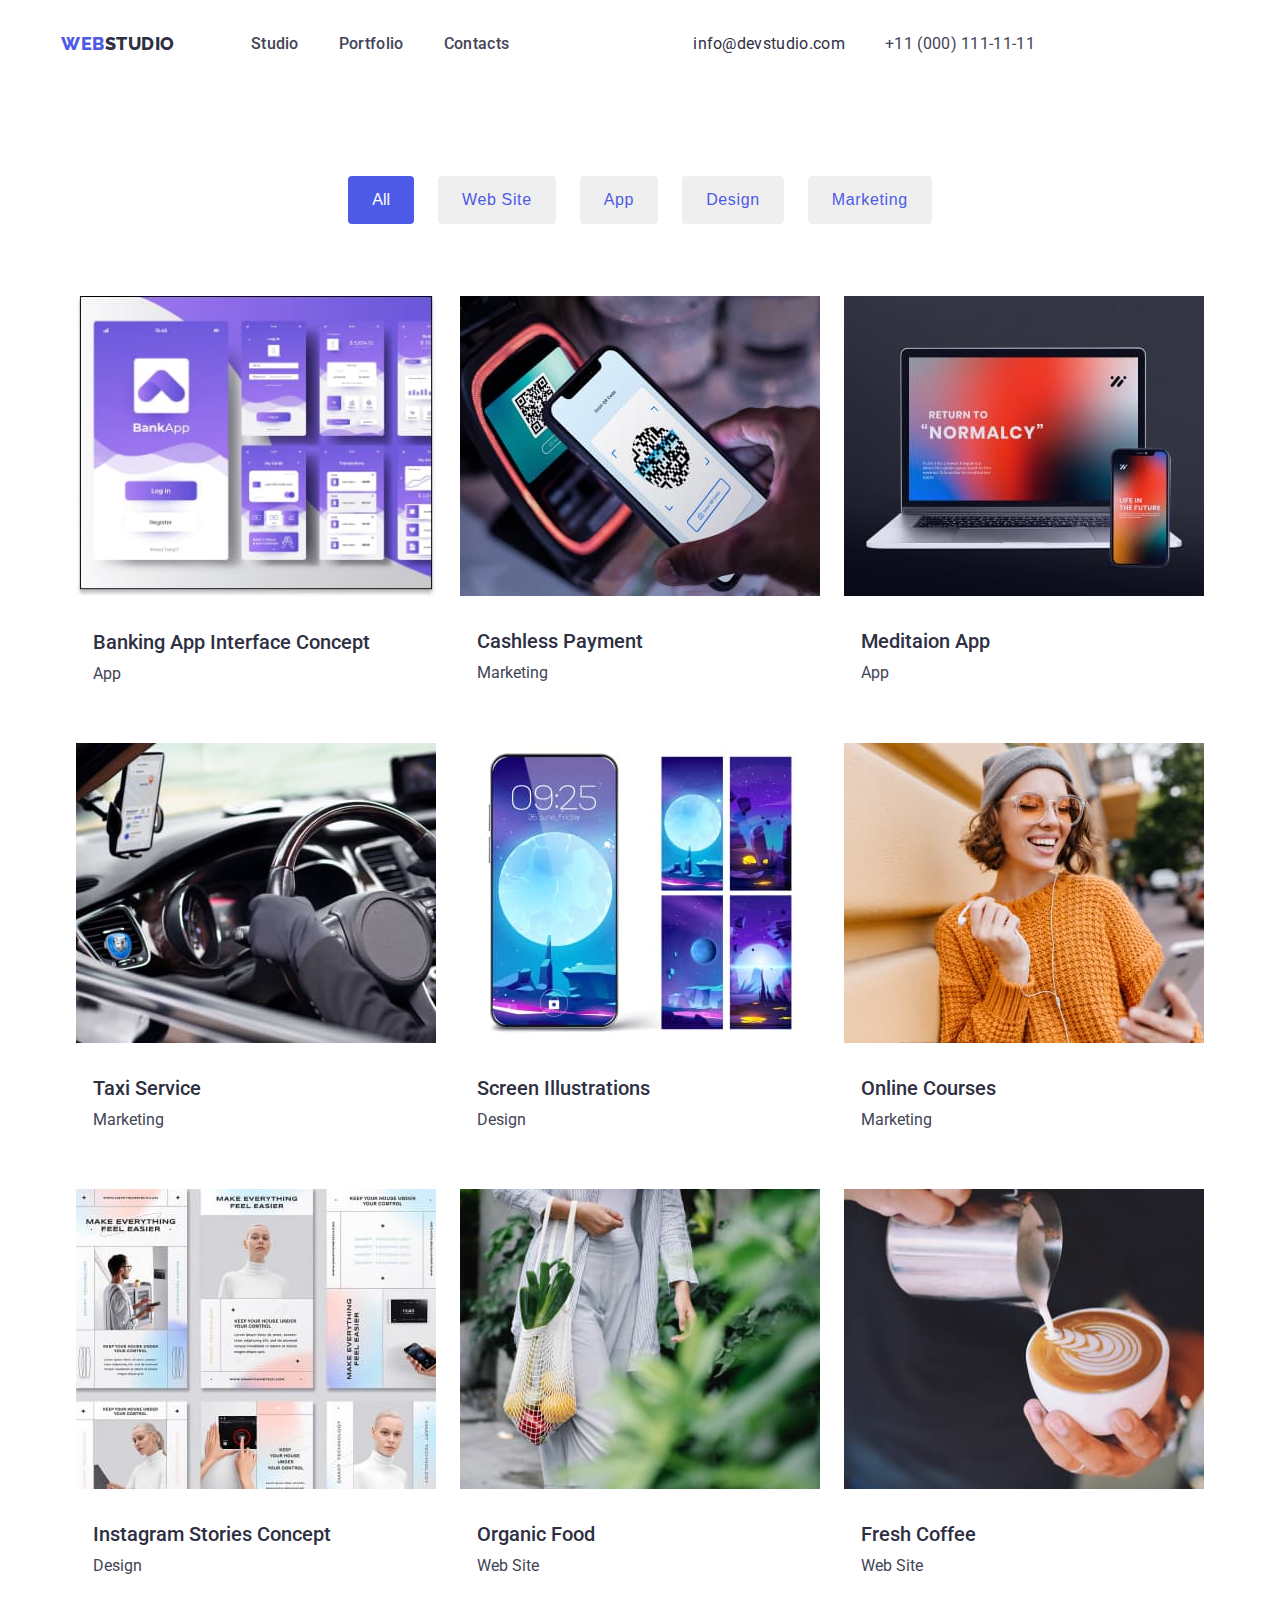
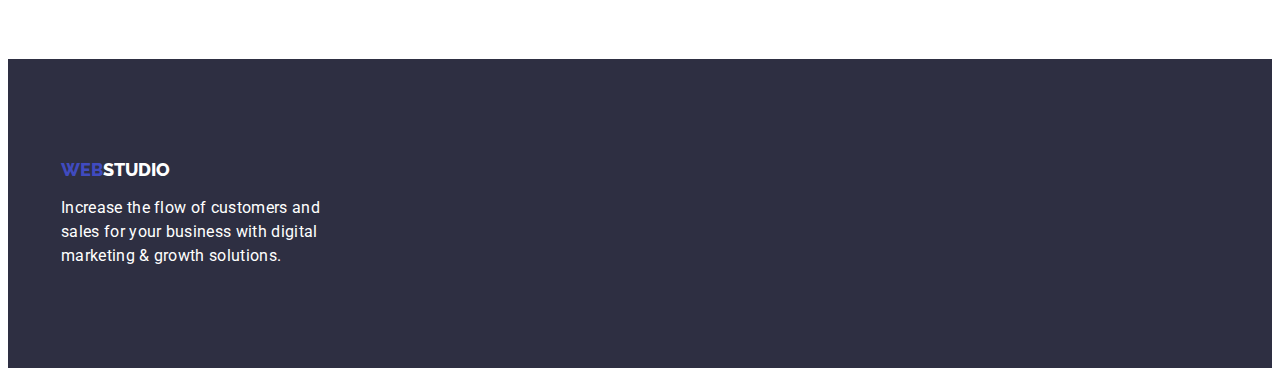
==== commit 4ae3bb9e: "добавил вижуал хиден завтра продолжу делать дз" ====
--- a/portfolio.html
+++ b/portfolio.html
@@ -32,13 +32,13 @@
         </a>
         <ul class="header-list list2">
           <li class="header-item2">
-            <a href="" class="header-link2 link">Studio</a>
+            <a href="./index.html" class="header-link2 link">Studio</a>
           </li>
           <li class="header-item2">
-            <a href="" class="header-link2 link">Portfolio</a>
+            <a href="./index.html" class="header-link2 link">Portfolio</a>
           </li>
           <li class="header-item2">
-            <a href="" class="header-link2 link">Contacts</a>
+            <a href="./index.html" class="header-link2 link">Contacts</a>
           </li>
         </ul>
       </nav>
@@ -59,9 +59,10 @@
       </address>
     </header>
     <main>
-      <!-- menu Nav-->
+      <!-- Portfolio -->
       <section class="portfolio-menu-Nav-2">
-        <div class="container">
+        <div class="container portfolio-conatiner">
+          <h1 class="visual-hidden"></h1>
         <ul class="portfolio-navigation list2">
           <li class="portfolio-menu-li list">
             <button type="button" class="portfolio-menu-list">All</button>
@@ -81,13 +82,7 @@
             </button>
           </li>
         </ul>
-      </div>
-      </section>
-      <!--/ menu Nav -->
-
-      <!--  Project -->
-    
-      <section class="Project">
+      <!-- </div> -->
         <div class="container Project-container">
         <ul class="project-iteam2">
           <li class="Project-list-2">
@@ -181,7 +176,7 @@
         </ul>
       </div>
       </section>
-      <!--/ Project -->
+      <!--/ Portfolio -->
       <!-- <Logo and Text -->
       <footer class="Logo">
         <div class="container">
--- a/css/styles.css
+++ b/css/styles.css
@@ -19,7 +19,12 @@
   --main-title-color5: #404bbf;
 }
 img {
+  max-width: 100%;
   display: block;
+  height: auto;
+}
+.section {
+  padding: 120px 0;
 }
 h1,
 h2,
@@ -27,15 +32,14 @@
 h4,
 h5,
 h6,
-p {
+p,
+ul {
+  padding: 0;
   margin: 0;
 }
-ul {
-  margin: 0;
-  padding: 0;
-}
+
 .container {
-  width: 1158px;
+  max-width: 1158px;
   margin-left: auto;
   padding-left: 15px;
   padding-right: 15px;
@@ -49,7 +53,6 @@
 }
 /* Header */
 .header-address {
-  margin: 0 auto;
   font-style: normal;
 }
 .header {
@@ -58,6 +61,7 @@
 .header-container {
   display: flex;
   align-items: center;
+  justify-content: space-between;
 }
 .header-navigation {
   display: flex;
@@ -108,7 +112,6 @@
   color: var(--main-title-color2);
 }
 .header-tel {
-  position: absolute;
   font-size: 16px;
   line-height: 1.5;
 
@@ -131,7 +134,7 @@
 }
 .hero-efectiv-sol {
   margin: 0 auto;
-  width: 496px;
+  max-width: 496px;
   margin-bottom: 48px;
   text-align: left;
   font-size: 56px;
@@ -168,22 +171,21 @@
 }
 /* section about */
 .about {
+  flex-wrap: wrap;
   display: flex;
   gap: 24px;
-  padding-top: 120px;
-  padding-bottom: 120px;
+
   list-style: none;
 }
 .about-hidden {
 }
-.about-list {
+.goal-list {
+  display: flex;
+  list-style: none;
+  gap: 24px;
 }
 .about-item {
-  display: flex;
-  flex-direction: column;
-  align-items: flex-start;
-  flex-basis: calc(100% / 4);
-  margin-left: 24px;
+  flex-basis: calc((100% - 72px) / 4);
 }
 .about-title {
   font-weight: 500;
@@ -195,7 +197,6 @@
 .about-text {
   margin-top: 8px;
   margin-bottom: 24px;
-  width: 267px;
   font-size: 16px;
   line-height: 1.5;
   letter-spacing: 0.02em;
@@ -208,13 +209,12 @@
   flex-wrap: wrap;
   display: flex;
   gap: 24px;
-  padding-bottom: 120px;
 }
 .doing-iteam {
   flex-basis: calc((100% - 48px) / 3);
 }
 .section-doing-doing {
-  margin: 0 auto;
+  margin-bottom: 72px;
   text-align: center;
   font-size: 36px;
   line-height: 1.1;
@@ -227,8 +227,6 @@
 
 /* section Our team */
 .Our-team {
-  padding-top: 120px;
-  padding-bottom: 120px;
 }
 .our-team-sizes {
   padding-top: 32px;
@@ -241,7 +239,7 @@
   gap: 24px;
 }
 .our-team-background {
-  flex-basis: calc((100%-72px) / 4);
+  flex-basis: calc((100% - 72px) / 4);
   text-align: center;
   background-color: var(--main-title-color);
   background: var(--main-title-color);
@@ -313,7 +311,7 @@
 
 .section-last-last {
   margin-top: 16px;
-  width: 264px;
+  max-width: 264px;
   font-size: 16px;
   line-height: 1.5;
   letter-spacing: 0.02em;
@@ -372,9 +370,7 @@
 .Header {
   padding: 24px 0;
 }
-.header-address {
-  font-style: normal;
-}
+
 .second-logovier {
   margin-right: 76px;
   color: var(--main-title-color4);
@@ -487,9 +483,9 @@
 }
 
 .works-title {
-  padding-top: 32px;
+  padding: 32px 16px;
   box-sizing: border-box;
-  border: 1px solid white;
+  border: 1px solid var(--main-title-color);
 }
 .Project-container {
 }
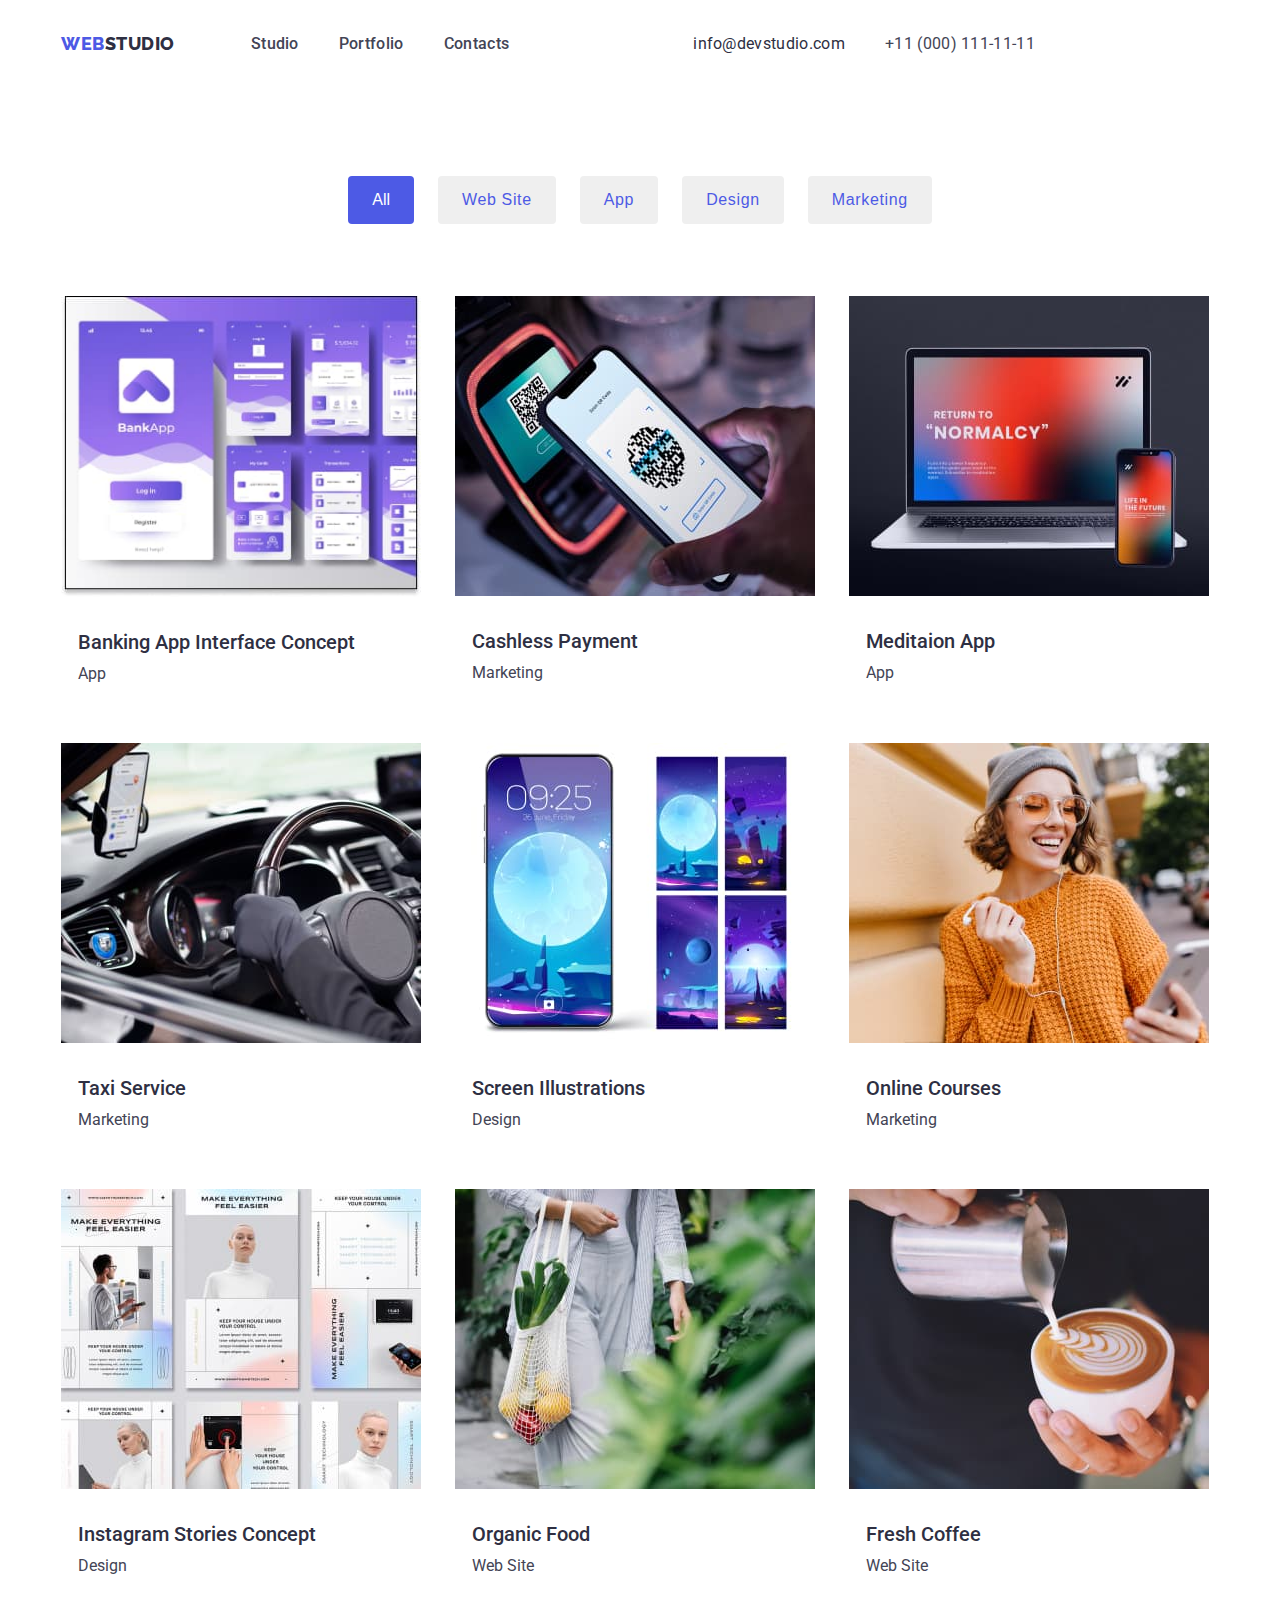
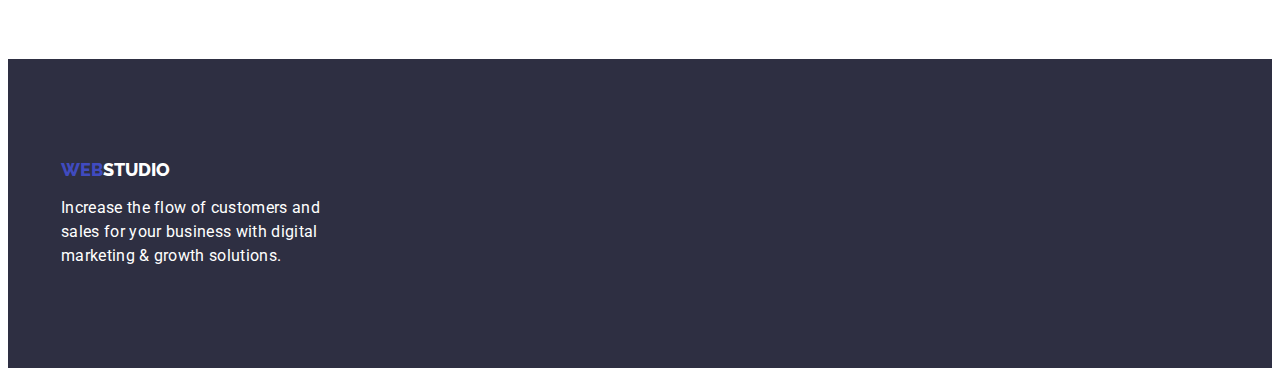
==== commit d060befc: "end" ====
--- a/portfolio.html
+++ b/portfolio.html
@@ -62,7 +62,7 @@
       <!-- Portfolio -->
       <section class="portfolio-menu-Nav-2">
         <div class="container portfolio-conatiner">
-          <h1 class="visual-hidden"></h1>
+          <h1 class="visual-hidden-portfolio"> </h1>
         <ul class="portfolio-navigation list2">
           <li class="portfolio-menu-li list">
             <button type="button" class="portfolio-menu-list">All</button>
@@ -82,10 +82,8 @@
             </button>
           </li>
         </ul>
-      <!-- </div> -->
-        <div class="container Project-container">
-        <ul class="project-iteam2">
-          <li class="Project-list-2">
+        <ul class="portfolio-list">
+          <li class="portfolio-list-iteam">
             <img src="./images/about-img-8.jpg.jpg"
              width="360" 
              alt="site" /> 
@@ -94,7 +92,7 @@
             <p class="Project-text">App</p>
           </div>
           </li>
-          <li class="Project-list2">
+          <li class="portfolio-list-iteam">
             <img src="./images/about-img-9.jpg.jpg"  
             width="360"
             alt="site" 
@@ -104,7 +102,7 @@
             <p class="Project-text">Marketing</p>
           </div>
           </li>
-          <li class="Project-list2">
+          <li class="portfolio-list-iteam">
             <img src="./images/about-img-10.jpg.jpg"
              width="360"
               alt="site" 
@@ -114,7 +112,7 @@
             <p class="Project-text">App</p>
           </div>
           </li>
-          <li class="Project-list2">
+          <li class="portfolio-list-iteam">
             <img src="./images/about-img-11.jpg.jpg" 
              width="360"
               alt="site" 
@@ -124,7 +122,7 @@
             <p class="Project-text">Marketing</p>
           </div>
           </li>
-          <li class="Project-list2">
+          <li class="portfolio-list-iteam">
             <img src="./images/about-img-12.jpg.jpg" 
             width="360"
              alt="site" 
@@ -134,7 +132,7 @@
             <p class="Project-text">Design</p>
           </div>
           </li>
-          <li class="Project-list2">
+          <li class="portfolio-list-iteam">
             <img src="./images/about-img-13.jpg.jpg"
              width="360"
               alt="site" 
@@ -144,7 +142,7 @@
             <p class="Project-text">Marketing</p>
           </div>
           </li>
-          <li class="Project-list2">
+          <li class="portfolio-list-iteam">
             <img src="./images/about-img-14.jpg.jpg"
              width="360" 
              alt="site" 
@@ -154,7 +152,7 @@
             <p class="Project-text">Design</p>
           </div>
           </li>
-          <li class="Project-list2">
+          <li class="portfolio-list-iteam">
             <img src="./images/about-img-15.jpg.jpg" 
              width="360"
               alt="site" 
@@ -164,7 +162,7 @@
             <p class="Project-text">Web Site</p>
           </div>
           </li>
-          <li class="Project-list2">
+          <li class="portfolio-list-iteam">
             <img src="./images/about-img-16.jpg.jpg" 
              width="360" 
              alt="site" />
--- a/css/styles.css
+++ b/css/styles.css
@@ -114,9 +114,7 @@
 .header-tel {
   font-size: 16px;
   line-height: 1.5;
-
-  letter-spacing: 0.02em;
-
+  letter-spacing: 0.02em;
   color: var(--main-title-color2);
 }
 .header-email:hover,
@@ -429,7 +427,7 @@
   color: var(--main-title-color3);
 }
 
-/* Section menu Nav */
+/* <!-- Portfolio --> */
 .portfolio-menu-Nav-2 {
 }
 .portfolio-navigation {
@@ -439,7 +437,24 @@
   padding-top: 96px;
   padding-bottom: 72px;
 }
-
+.visual-hidden-portfolio {
+  position: absolute;
+  top: -150%;
+  z-index: -100;
+  width: 0;
+  height: 0;
+  opacity: 0;
+  visibility: hidden;
+  user-select: none;
+  pointer-events: none;
+  cursor: none;
+  margin: 0;
+  padding: 0;
+  overflow: hidden;
+  border: none;
+  outline: none;
+  white-space: nowrap;
+}
 .portfolio-menu-list {
   cursor: pointer;
   margin-left: auto;
@@ -475,11 +490,10 @@
   letter-spacing: 0.04em;
 }
 
-/* Project */
-
 .Project-list-2 {
 }
-.Project-list2 {
+.portfolio-list-iteam {
+  flex-basis: calc((100% - 48px) / 3);
 }
 
 .works-title {
@@ -491,8 +505,7 @@
 }
 .Project {
 }
-.project-iteam2 {
-  flex-basis: calc((100% - 48px) / 3);
+.portfolio-list {
   flex-wrap: wrap;
   gap: 24px;
   display: flex;
@@ -516,8 +529,7 @@
   line-height: 1.5;
   color: var(--main-title-color2);
 }
-/* /Project */
-
+/* / Portfolio */
 /* Logo and Text */
 
 .Logo {
